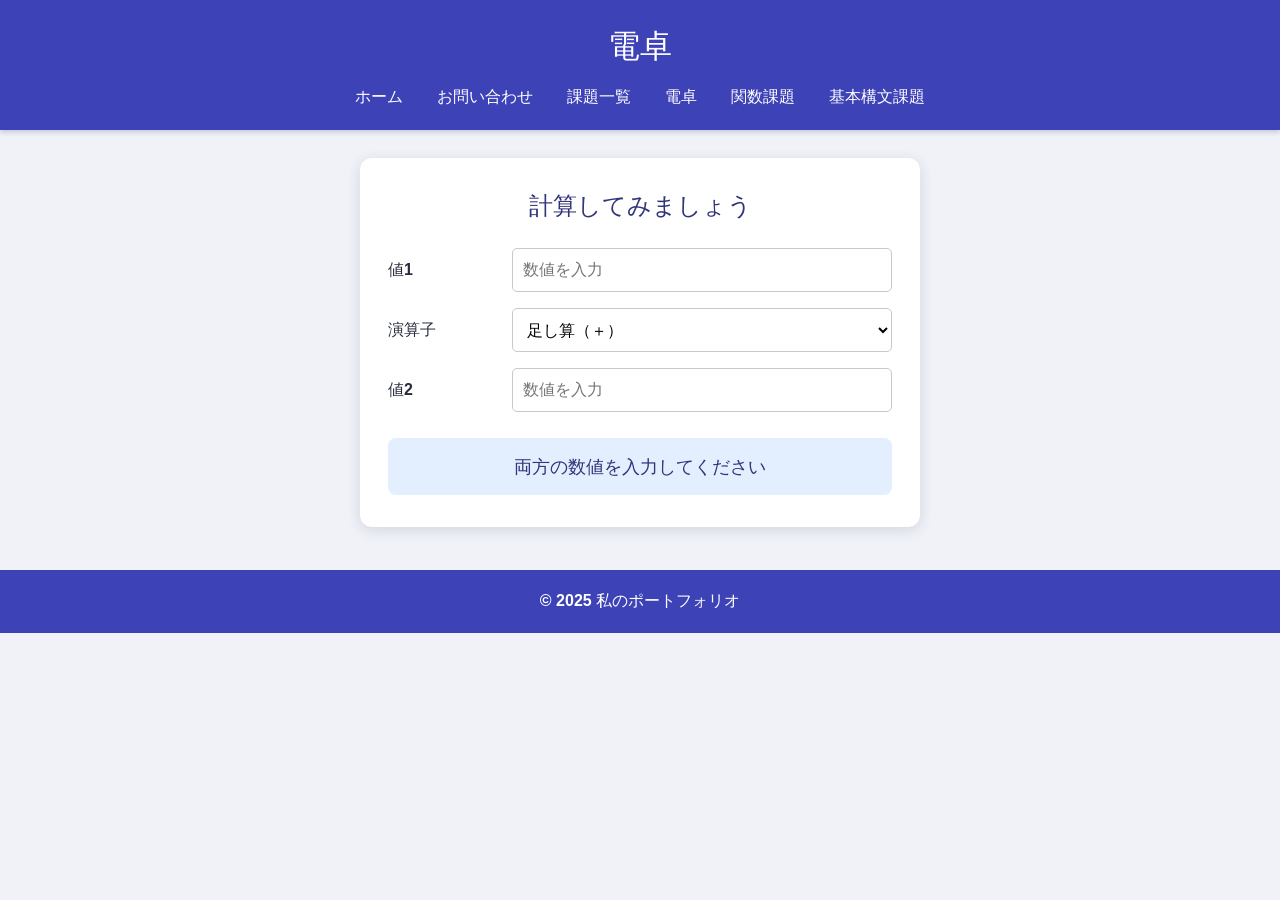
==== start-folder/calculate.html @ b7ff7672 "ポートフォリオに電卓ページを追加" ====
<!doctype html>
<html lang="ja">
  <head>
    <meta charset="utf-8">
    <meta name="viewport" content="width=device-width, initial-scale=1">
    <meta name="description" content="足し算、引き算、掛け算、割り算ができる電卓です。">
    <title>電卓 | 私のポートフォリオ</title>
    <link rel="stylesheet" href="css/style.css">
    <link rel="stylesheet" href="css/calculate.css">
  </head>
  <body>
    <header class="site-header">
      <h1>電卓</h1>
      <nav aria-label="サイト内の全ページ">
        <ul class="nav-list">
          <li><a href="../index.html">ホーム</a></li>
          <li><a href="contact.html">お問い合わせ</a></li>
          <li><a href="work.html">課題一覧</a></li>
          <li><a href="calculate.html" aria-current="page">電卓</a></li>
          <li><a href="JavaScriptWork/work_1_3/1_3.html">関数課題</a></li>
          <li><a href="JavaScriptWork/work_1_4/1_4.html">基本構文課題</a></li>
        </ul>
      </nav>
    </header>

    <main class="calculator-main">
      <section class="calculator-card" aria-labelledby="calculator-heading">
        <h2 id="calculator-heading">計算してみましょう</h2>
        <div class="calculator-fields">
          <label for="value1">値1</label>
          <input id="value1" name="value1" type="number" step="any" inputmode="decimal" placeholder="数値を入力">

          <label for="operator">演算子</label>
          <select id="operator" name="operator">
            <option value="+">足し算（＋）</option>
            <option value="-">引き算（－）</option>
            <option value="*">掛け算（×）</option>
            <option value="/">割り算（÷）</option>
          </select>

          <label for="value2">値2</label>
          <input id="value2" name="value2" type="number" step="any" inputmode="decimal" placeholder="数値を入力">
        </div>
        <p id="result" class="calculator-result" role="status" aria-live="polite">両方の数値を入力してください</p>
      </section>
    </main>

    <footer class="site-footer">
      <p>© 2025 私のポートフォリオ</p>
    </footer>

    <script src="JavaScript/calculate.js?v=1"></script>
  </body>
</html>
---- start-folder/css/style.css ----
:root{font-family:"Yu Gothic","Hiragino Kaku Gothic ProN",Meiryo,sans-serif;color:#282b3c;background:#f0f2f8;font-synthesis:none;text-rendering:optimizeLegibility}*{box-sizing:border-box}body{margin:0;min-width:320px}.site-header{padding:25px 16px 22px;color:#fff;background:#3e42b7;text-align:center;box-shadow:0 2px 5px #20235a38}.site-header h1{margin:0 0 18px;font-size:clamp(1.5rem,3vw,2rem)}.nav-list{display:flex;flex-wrap:wrap;justify-content:center;gap:14px 34px;margin:0;padding:0;list-style:none}.nav-list a{color:#fff;font-weight:700;text-decoration:none}.nav-list a:hover,.nav-list a:focus-visible{text-decoration:underline;text-underline-offset:4px}main{padding:28px 24px}.section-card{margin:0 auto 20px;padding:28px 24px;border-radius:12px;text-align:center;box-shadow:0 3px 12px #23254a17}.section-card h2{margin:0 0 22px;font-size:1.5rem}.profile{padding-top:24px;background:#fff;box-shadow:none}.profile-img{display:block;width:168px;height:300px;margin:0 auto 22px;border:3px solid #343990;border-radius:50%;object-fit:cover}.profile p,.portfolio p{color:#646776}.skills{min-height:176px;padding:27px;background:#d7e3ff}.skill-list{display:flex;flex-wrap:wrap;justify-content:center;gap:8px;margin:0;padding:0;list-style:none}.skill-list li{padding:10px 13px;border-radius:5px;color:#fff;background:#6258df;font-weight:700}.portfolio{padding:32px 24px;background:#e3efff}.portfolio h2{display:inline-block;padding-bottom:8px;border-bottom:3px solid #4246b6;color:#2e326f}.portfolio-items{display:flex;flex-wrap:wrap;justify-content:center;gap:18px;margin-top:24px}.portfolio-items img{width:min(230px,100%);aspect-ratio:1.2;border:3px solid #4549b7;border-radius:9px;background:#fff;object-fit:cover;box-shadow:0 3px 8px #20235a24}.contact-main{display:grid;min-height:610px;place-items:center;padding:28px 16px}.contact-card{width:min(100%,470px);padding:26px 24px 30px;border-radius:12px;background:#fff;box-shadow:0 3px 14px #25274624}.contact-card h2{margin:0 0 22px;text-align:center;font-size:1.45rem}.contact-card form{display:flex;flex-direction:column;align-items:stretch;gap:10px}.contact-card label{margin-top:6px;color:#555968;text-align:center}.contact-card input,.contact-card textarea,.contact-card select{width:100%;min-height:40px;padding:8px 10px;border:1px solid #c7c9d2;border-radius:4px;background:white;font:inherit}.contact-card select{width:auto;min-width:130px;align-self:center}.contact-card textarea{resize:vertical}.contact-card button{min-height:48px;border:0;border-radius:5px;color:#fff;background:#3e42b7;font:inherit;font-weight:700;cursor:pointer}.contact-card button:hover{background:#30348f}.work-main{min-height:175px}.work-card{width:min(100%,680px);margin:0 auto;text-align:center}.work-card h2{color:#303478}.work-list{margin:22px auto;padding:0;list-style:none;line-height:2}.work-list a{color:#4c429a}.site-footer{padding:21px 16px;color:#fff;background:#3e42b7;text-align:center}.site-footer p{margin:0;font-weight:700}@media(min-width:760px){main:not(.contact-main){padding:28px}.section-card{margin-bottom:20px}}@media(max-width:480px){main{padding:18px 12px}.section-card{padding:24px 16px}.profile-img{width:145px;height:255px}.nav-list{gap:10px 18px}}
---- start-folder/css/calculate.css ----
.calculator-main{display:grid;min-height:440px;place-items:start center;padding-top:48px}.calculator-card{width:min(100%,560px);padding:32px 28px;border-radius:12px;background:#fff;box-shadow:0 3px 14px #25274624}.calculator-card h2{margin:0 0 26px;text-align:center;color:#303478}.calculator-fields{display:grid;grid-template-columns:110px minmax(0,1fr);align-items:center;gap:16px 14px}.calculator-fields label{font-weight:700}.calculator-fields input,.calculator-fields select{width:100%;min-height:44px;padding:8px 10px;border:1px solid #c7c9d2;border-radius:5px;background:#fff;font:inherit}.calculator-fields input:focus,.calculator-fields select:focus{outline:3px solid #aebcff;outline-offset:1px}.calculator-result{min-height:1.6em;margin:26px 0 0;padding:16px;border-radius:8px;color:#303478;background:#e3efff;text-align:center;font-size:1.15rem;font-weight:700;overflow-wrap:anywhere}@media(max-width:480px){.calculator-card{padding:26px 18px}.calculator-fields{grid-template-columns:1fr;gap:8px}.calculator-fields input,.calculator-fields select{margin-bottom:10px}}
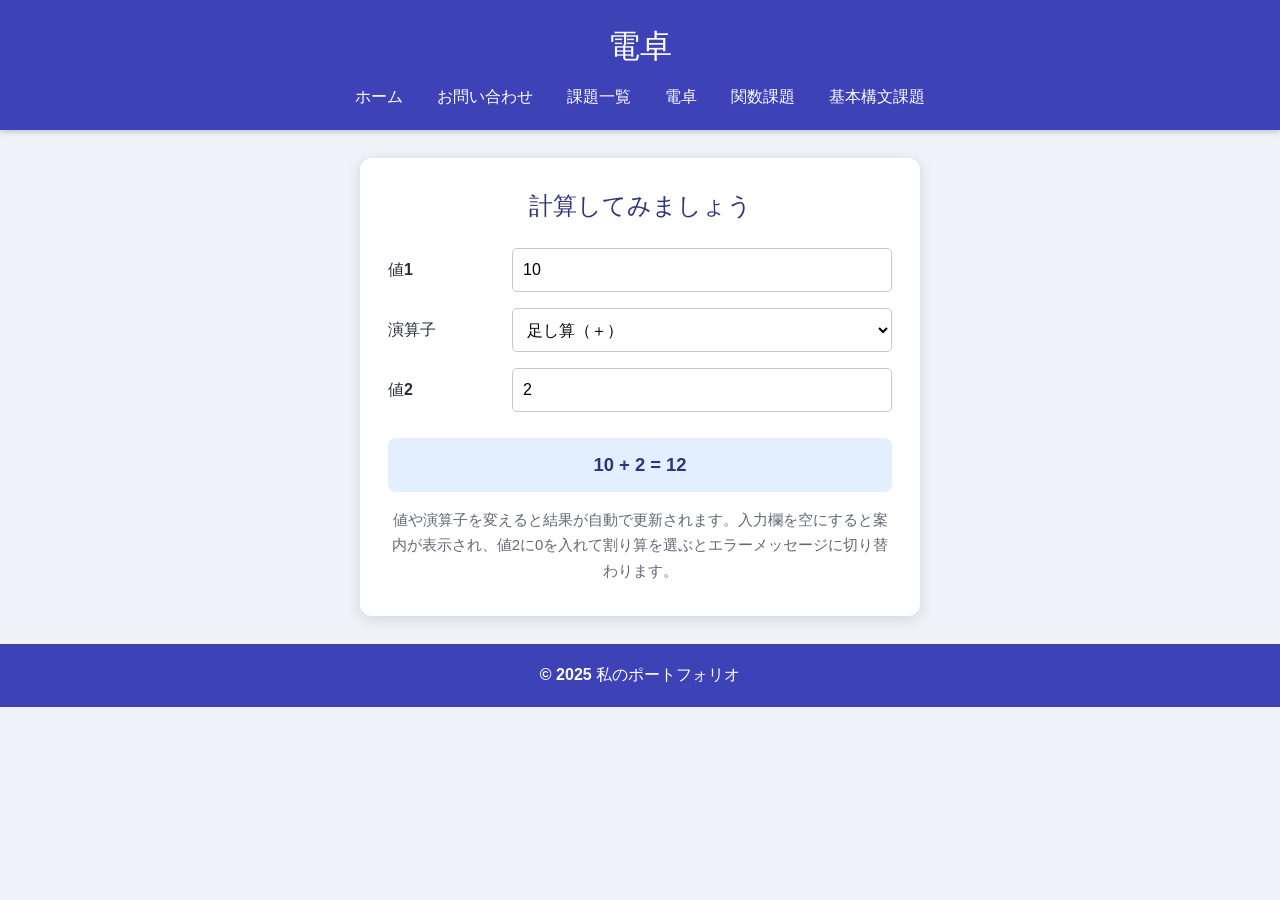
==== commit 00e81dfa: "電卓ページに計算例を表示" ====
--- a/start-folder/calculate.html
+++ b/start-folder/calculate.html
@@ -28,7 +28,7 @@
         <h2 id="calculator-heading">計算してみましょう</h2>
         <div class="calculator-fields">
           <label for="value1">値1</label>
-          <input id="value1" name="value1" type="number" step="any" inputmode="decimal" placeholder="数値を入力">
+          <input id="value1" name="value1" type="number" step="any" inputmode="decimal" value="10" placeholder="数値を入力">
 
           <label for="operator">演算子</label>
           <select id="operator" name="operator">
@@ -39,9 +39,10 @@
           </select>
 
           <label for="value2">値2</label>
-          <input id="value2" name="value2" type="number" step="any" inputmode="decimal" placeholder="数値を入力">
+          <input id="value2" name="value2" type="number" step="any" inputmode="decimal" value="2" placeholder="数値を入力">
         </div>
         <p id="result" class="calculator-result" role="status" aria-live="polite">両方の数値を入力してください</p>
+        <p class="calculator-help">値や演算子を変えると結果が自動で更新されます。入力欄を空にすると案内が表示され、値2に0を入れて割り算を選ぶとエラーメッセージに切り替わります。</p>
       </section>
     </main>
 
--- a/start-folder/css/calculate.css
+++ b/start-folder/css/calculate.css
@@ -1 +1 @@
-.calculator-main{display:grid;min-height:440px;place-items:start center;padding-top:48px}.calculator-card{width:min(100%,560px);padding:32px 28px;border-radius:12px;background:#fff;box-shadow:0 3px 14px #25274624}.calculator-card h2{margin:0 0 26px;text-align:center;color:#303478}.calculator-fields{display:grid;grid-template-columns:110px minmax(0,1fr);align-items:center;gap:16px 14px}.calculator-fields label{font-weight:700}.calculator-fields input,.calculator-fields select{width:100%;min-height:44px;padding:8px 10px;border:1px solid #c7c9d2;border-radius:5px;background:#fff;font:inherit}.calculator-fields input:focus,.calculator-fields select:focus{outline:3px solid #aebcff;outline-offset:1px}.calculator-result{min-height:1.6em;margin:26px 0 0;padding:16px;border-radius:8px;color:#303478;background:#e3efff;text-align:center;font-size:1.15rem;font-weight:700;overflow-wrap:anywhere}@media(max-width:480px){.calculator-card{padding:26px 18px}.calculator-fields{grid-template-columns:1fr;gap:8px}.calculator-fields input,.calculator-fields select{margin-bottom:10px}}
+.calculator-main{display:grid;min-height:440px;place-items:start center;padding-top:48px}.calculator-card{width:min(100%,560px);padding:32px 28px;border-radius:12px;background:#fff;box-shadow:0 3px 14px #25274624}.calculator-card h2{margin:0 0 26px;text-align:center;color:#303478}.calculator-fields{display:grid;grid-template-columns:110px minmax(0,1fr);align-items:center;gap:16px 14px}.calculator-fields label{font-weight:700}.calculator-fields input,.calculator-fields select{width:100%;min-height:44px;padding:8px 10px;border:1px solid #c7c9d2;border-radius:5px;background:#fff;font:inherit}.calculator-fields input:focus,.calculator-fields select:focus{outline:3px solid #aebcff;outline-offset:1px}.calculator-result{min-height:1.6em;margin:26px 0 0;padding:16px;border-radius:8px;color:#303478;background:#e3efff;text-align:center;font-size:1.15rem;font-weight:700;overflow-wrap:anywhere}.calculator-help{margin:16px 0 0;color:#646776;text-align:center;font-size:.93rem;line-height:1.7}@media(max-width:480px){.calculator-card{padding:26px 18px}.calculator-fields{grid-template-columns:1fr;gap:8px}.calculator-fields input,.calculator-fields select{margin-bottom:10px}}
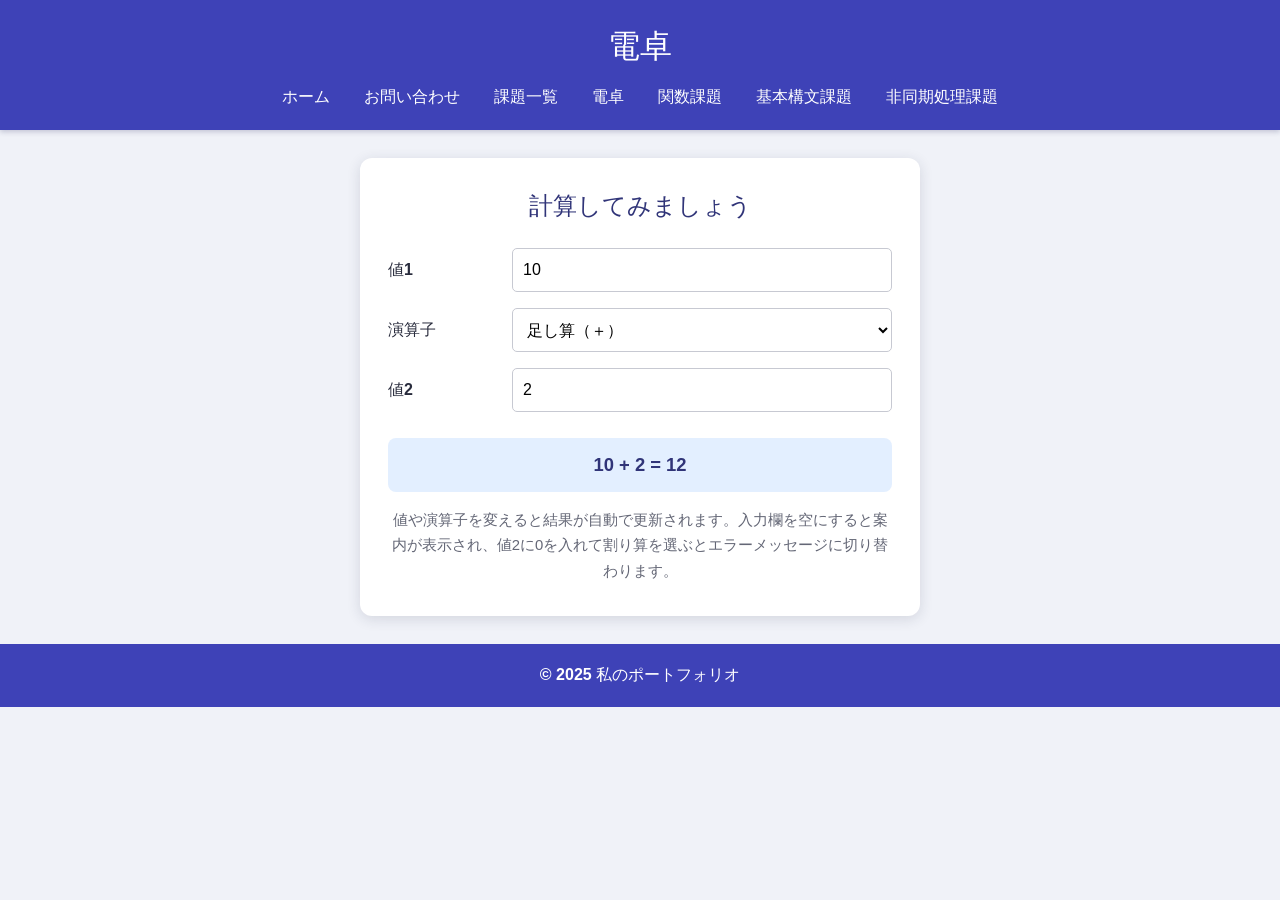
==== commit 63414cf2: "非同期処理課題を追加" ====
--- a/start-folder/calculate.html
+++ b/start-folder/calculate.html
@@ -19,6 +19,7 @@
           <li><a href="calculate.html" aria-current="page">電卓</a></li>
           <li><a href="JavaScriptWork/work_1_3/1_3.html">関数課題</a></li>
           <li><a href="JavaScriptWork/work_1_4/1_4.html">基本構文課題</a></li>
+          <li><a href="JavaScriptWork/work_1_6/1_6.html">非同期処理課題</a></li>
         </ul>
       </nav>
     </header>
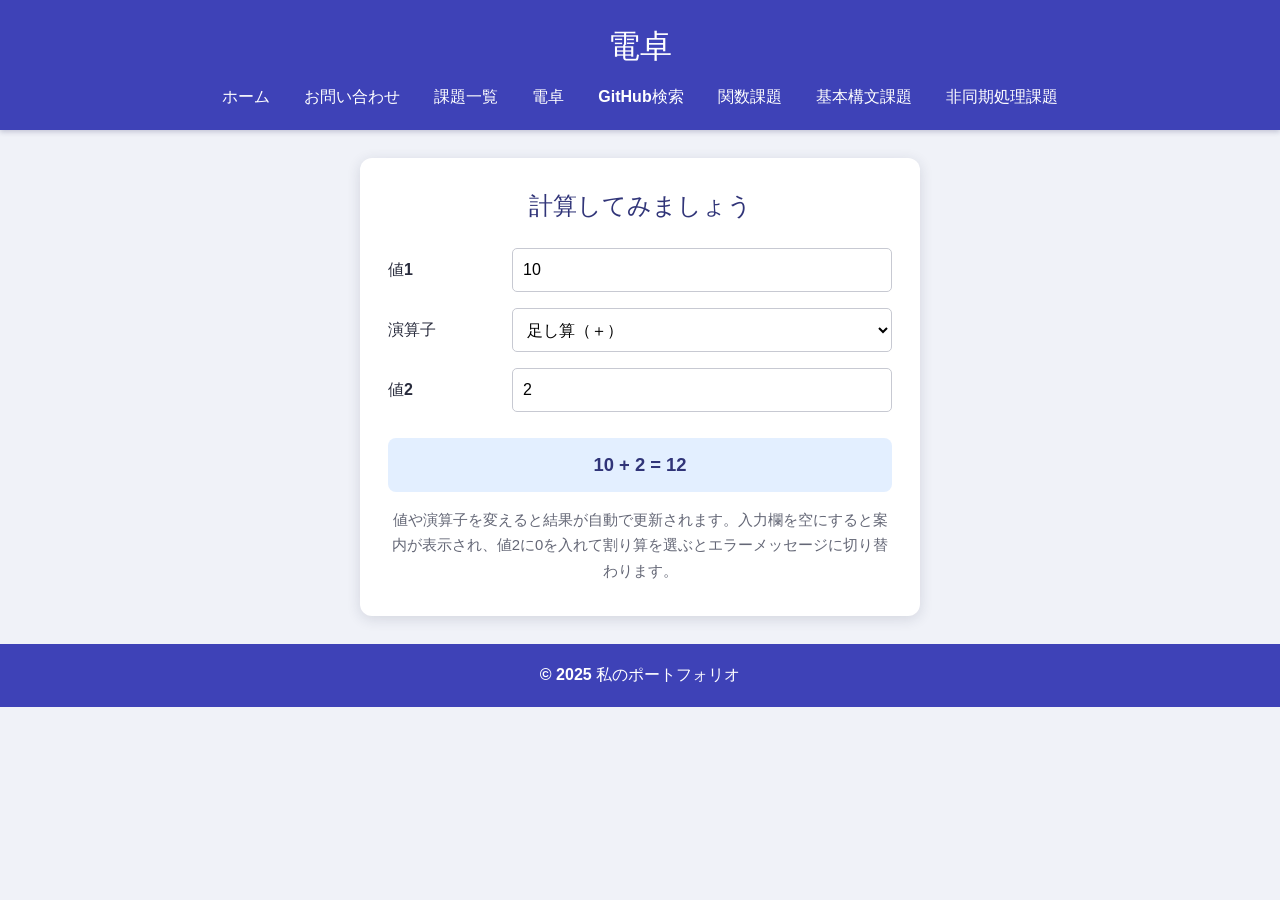
==== commit 10af2741: "GitHub検索ページを追加" ====
--- a/start-folder/calculate.html
+++ b/start-folder/calculate.html
@@ -17,6 +17,7 @@
           <li><a href="contact.html">お問い合わせ</a></li>
           <li><a href="work.html">課題一覧</a></li>
           <li><a href="calculate.html" aria-current="page">電卓</a></li>
+          <li><a href="github-search.html">GitHub検索</a></li>
           <li><a href="JavaScriptWork/work_1_3/1_3.html">関数課題</a></li>
           <li><a href="JavaScriptWork/work_1_4/1_4.html">基本構文課題</a></li>
           <li><a href="JavaScriptWork/work_1_6/1_6.html">非同期処理課題</a></li>
